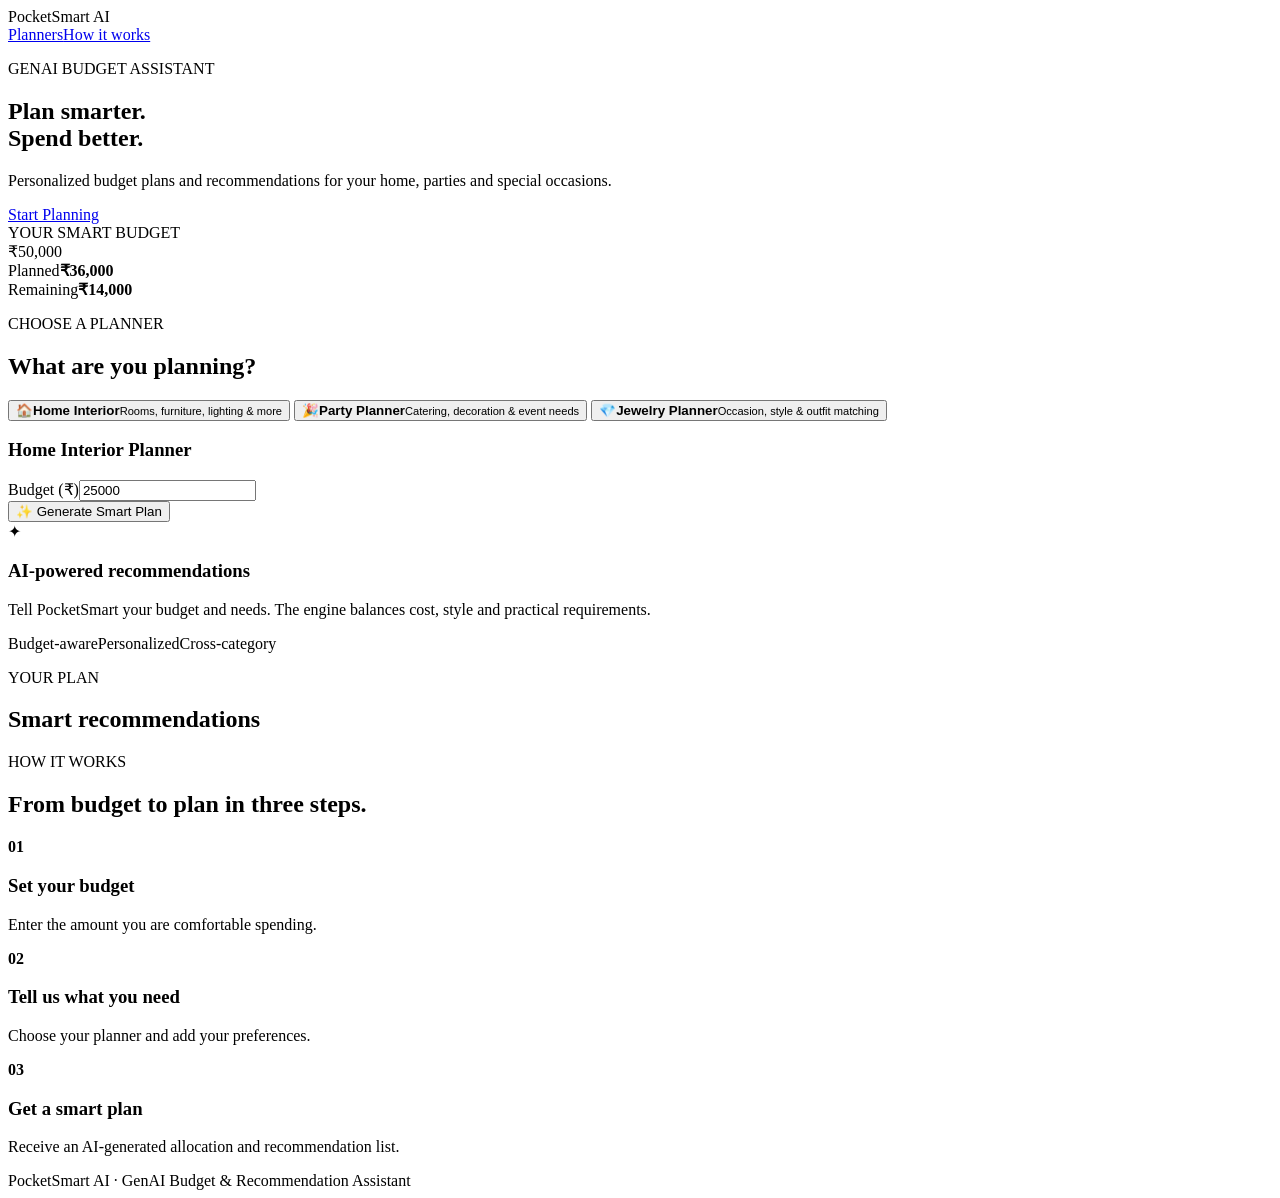
==== index.html @ c5457045 "Add files via upload" ====
<!doctype html>
<html lang="en">
<head>
<meta charset="utf-8">
<meta name="viewport" content="width=device-width,initial-scale=1">
<title>PocketSmart AI</title>
<link rel="stylesheet" href="/static/style.css">
</head>
<body>
<header class="nav">
  <div class="brand">Pocket<span>Smart</span> AI</div>
  <nav><a href="#planners">Planners</a><a href="#how">How it works</a></nav>
</header>

<main>
<section class="hero">
  <div>
    <p class="eyebrow">GENAI BUDGET ASSISTANT</p>
    <h1>Plan smarter.<br><span>Spend better.</span></h1>
    <p class="lead">Personalized budget plans and recommendations for your home, parties and special occasions.</p>
    <a class="primary" href="#planners">Start Planning</a>
  </div>
  <div class="hero-card">
    <div class="mini-label">YOUR SMART BUDGET</div>
    <div class="money">₹50,000</div>
    <div class="bar"><i style="width:72%"></i></div>
    <div class="split"><span>Planned</span><b>₹36,000</b></div>
    <div class="split"><span>Remaining</span><b>₹14,000</b></div>
  </div>
</section>

<section id="planners" class="section">
  <div class="section-head">
    <p class="eyebrow">CHOOSE A PLANNER</p>
    <h2>What are you planning?</h2>
  </div>
  <div class="cards">
    <button class="planner active" data-type="home"><span>🏠</span><b>Home Interior</b><small>Rooms, furniture, lighting & more</small></button>
    <button class="planner" data-type="party"><span>🎉</span><b>Party Planner</b><small>Catering, decoration & event needs</small></button>
    <button class="planner" data-type="jewelry"><span>💎</span><b>Jewelry Planner</b><small>Occasion, style & outfit matching</small></button>
  </div>

  <div class="planner-box">
    <div class="form">
      <h3 id="formTitle">Home Interior Planner</h3>
      <label>Budget (₹)<input id="budget" type="number" min="1" value="25000"></label>
      <div id="dynamic"></div>
      <button id="generate" class="primary full">✨ Generate Smart Plan</button>
    </div>
    <div class="preview">
      <div class="preview-icon">✦</div>
      <h3>AI-powered recommendations</h3>
      <p>Tell PocketSmart your budget and needs. The engine balances cost, style and practical requirements.</p>
      <div class="chips"><span>Budget-aware</span><span>Personalized</span><span>Cross-category</span></div>
    </div>
  </div>
</section>

<section id="results" class="section hidden">
  <div class="section-head"><p class="eyebrow">YOUR PLAN</p><h2>Smart recommendations</h2></div>
  <div id="resultBox"></div>
</section>

<section id="how" class="section how">
  <div><p class="eyebrow">HOW IT WORKS</p><h2>From budget to plan in three steps.</h2></div>
  <div class="steps">
    <div><b>01</b><h3>Set your budget</h3><p>Enter the amount you are comfortable spending.</p></div>
    <div><b>02</b><h3>Tell us what you need</h3><p>Choose your planner and add your preferences.</p></div>
    <div><b>03</b><h3>Get a smart plan</h3><p>Receive an AI-generated allocation and recommendation list.</p></div>
  </div>
</section>
</main>

<footer>PocketSmart AI · GenAI Budget & Recommendation Assistant</footer>
<script src="/static/app.js"></script>
</body>
</html>
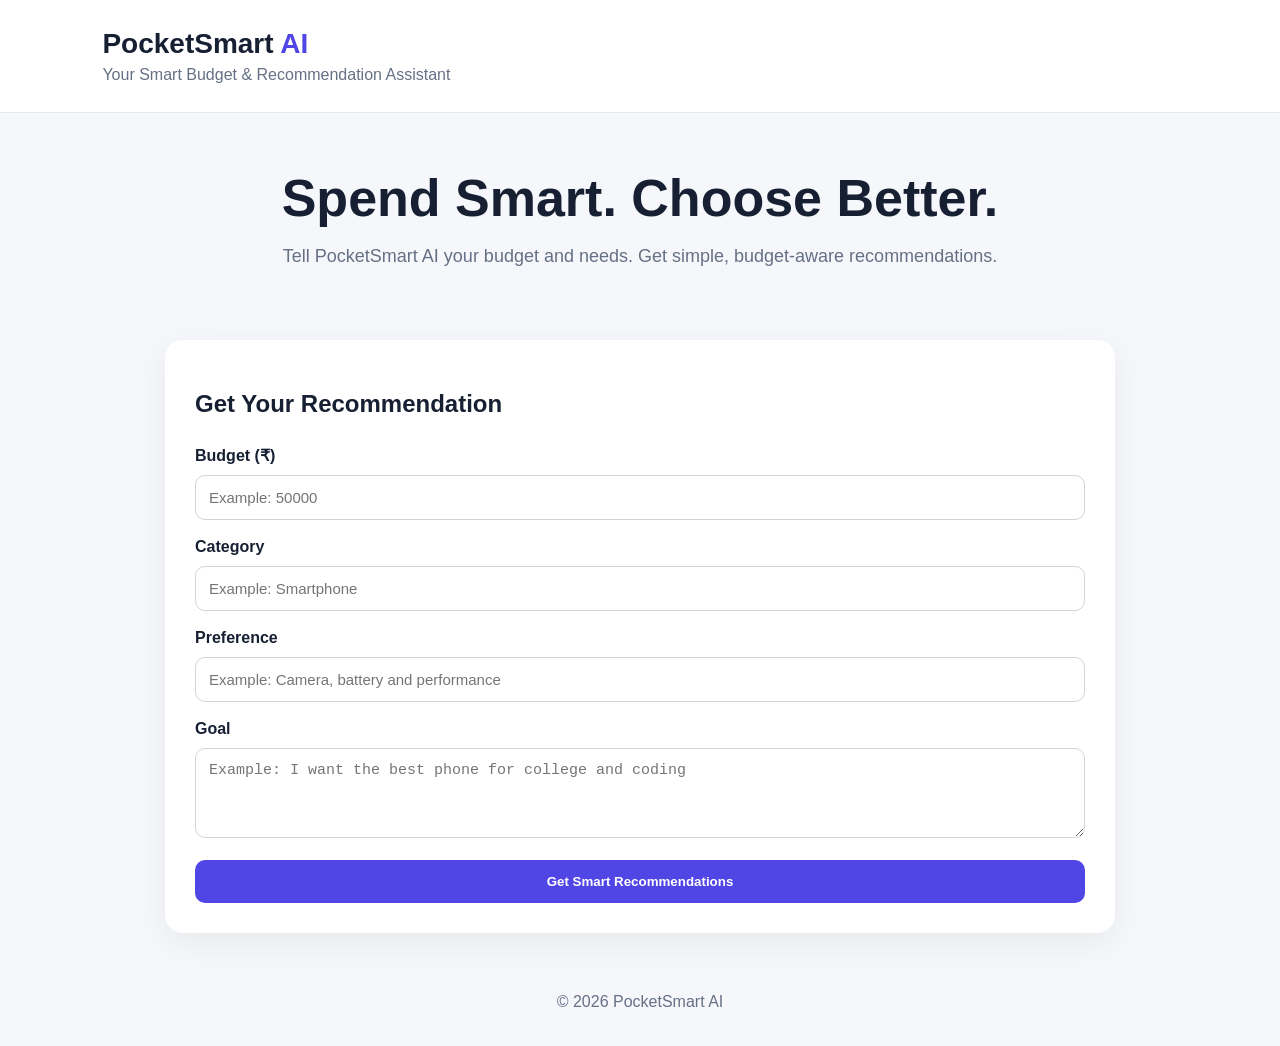
==== commit d4b91ee3: "Add files via upload" ====
--- a/index.html
+++ b/index.html
@@ -1,77 +1,47 @@
-<!doctype html>
+<!DOCTYPE html>
 <html lang="en">
 <head>
-<meta charset="utf-8">
-<meta name="viewport" content="width=device-width,initial-scale=1">
-<title>PocketSmart AI</title>
-<link rel="stylesheet" href="/static/style.css">
+  <meta charset="UTF-8">
+  <meta name="viewport" content="width=device-width, initial-scale=1.0">
+  <title>PocketSmart AI</title>
+  <link rel="stylesheet" href="style.css">
 </head>
 <body>
-<header class="nav">
-  <div class="brand">Pocket<span>Smart</span> AI</div>
-  <nav><a href="#planners">Planners</a><a href="#how">How it works</a></nav>
-</header>
+  <header>
+    <div class="logo">PocketSmart <span>AI</span></div>
+    <p>Your Smart Budget & Recommendation Assistant</p>
+  </header>
 
-<main>
-<section class="hero">
-  <div>
-    <p class="eyebrow">GENAI BUDGET ASSISTANT</p>
-    <h1>Plan smarter.<br><span>Spend better.</span></h1>
-    <p class="lead">Personalized budget plans and recommendations for your home, parties and special occasions.</p>
-    <a class="primary" href="#planners">Start Planning</a>
-  </div>
-  <div class="hero-card">
-    <div class="mini-label">YOUR SMART BUDGET</div>
-    <div class="money">₹50,000</div>
-    <div class="bar"><i style="width:72%"></i></div>
-    <div class="split"><span>Planned</span><b>₹36,000</b></div>
-    <div class="split"><span>Remaining</span><b>₹14,000</b></div>
-  </div>
-</section>
+  <main>
+    <section class="hero">
+      <h1>Spend Smart. Choose Better.</h1>
+      <p>Tell PocketSmart AI your budget and needs. Get simple, budget-aware recommendations.</p>
+    </section>
 
-<section id="planners" class="section">
-  <div class="section-head">
-    <p class="eyebrow">CHOOSE A PLANNER</p>
-    <h2>What are you planning?</h2>
-  </div>
-  <div class="cards">
-    <button class="planner active" data-type="home"><span>🏠</span><b>Home Interior</b><small>Rooms, furniture, lighting & more</small></button>
-    <button class="planner" data-type="party"><span>🎉</span><b>Party Planner</b><small>Catering, decoration & event needs</small></button>
-    <button class="planner" data-type="jewelry"><span>💎</span><b>Jewelry Planner</b><small>Occasion, style & outfit matching</small></button>
-  </div>
+    <section class="card">
+      <h2>Get Your Recommendation</h2>
 
-  <div class="planner-box">
-    <div class="form">
-      <h3 id="formTitle">Home Interior Planner</h3>
-      <label>Budget (₹)<input id="budget" type="number" min="1" value="25000"></label>
-      <div id="dynamic"></div>
-      <button id="generate" class="primary full">✨ Generate Smart Plan</button>
-    </div>
-    <div class="preview">
-      <div class="preview-icon">✦</div>
-      <h3>AI-powered recommendations</h3>
-      <p>Tell PocketSmart your budget and needs. The engine balances cost, style and practical requirements.</p>
-      <div class="chips"><span>Budget-aware</span><span>Personalized</span><span>Cross-category</span></div>
-    </div>
-  </div>
-</section>
+      <form id="recommendForm">
+        <label>Budget (₹)</label>
+        <input id="budget" type="number" min="1" placeholder="Example: 50000" required>
 
-<section id="results" class="section hidden">
-  <div class="section-head"><p class="eyebrow">YOUR PLAN</p><h2>Smart recommendations</h2></div>
-  <div id="resultBox"></div>
-</section>
+        <label>Category</label>
+        <input id="category" type="text" placeholder="Example: Smartphone" required>
 
-<section id="how" class="section how">
-  <div><p class="eyebrow">HOW IT WORKS</p><h2>From budget to plan in three steps.</h2></div>
-  <div class="steps">
-    <div><b>01</b><h3>Set your budget</h3><p>Enter the amount you are comfortable spending.</p></div>
-    <div><b>02</b><h3>Tell us what you need</h3><p>Choose your planner and add your preferences.</p></div>
-    <div><b>03</b><h3>Get a smart plan</h3><p>Receive an AI-generated allocation and recommendation list.</p></div>
-  </div>
-</section>
-</main>
+        <label>Preference</label>
+        <input id="preference" type="text" placeholder="Example: Camera, battery and performance">
 
-<footer>PocketSmart AI · GenAI Budget & Recommendation Assistant</footer>
-<script src="/static/app.js"></script>
+        <label>Goal</label>
+        <textarea id="goal" placeholder="Example: I want the best phone for college and coding"></textarea>
+
+        <button type="submit">Get Smart Recommendations</button>
+      </form>
+    </section>
+
+    <section id="result" class="result hidden"></section>
+  </main>
+
+  <footer>© 2026 PocketSmart AI</footer>
+  <script src="app.js"></script>
 </body>
 </html>
--- a/style.css
+++ b/style.css
@@ -0,0 +1,122 @@
+* {
+  box-sizing: border-box;
+}
+
+body {
+  margin: 0;
+  font-family: Arial, sans-serif;
+  background: #f5f7fb;
+  color: #172033;
+}
+
+header {
+  padding: 28px 8%;
+  background: white;
+  border-bottom: 1px solid #e5e7eb;
+}
+
+.logo {
+  font-size: 28px;
+  font-weight: 800;
+}
+
+.logo span {
+  color: #4f46e5;
+}
+
+header p {
+  margin: 6px 0 0;
+  color: #667085;
+}
+
+main {
+  width: min(950px, 92%);
+  margin: 0 auto;
+}
+
+.hero {
+  text-align: center;
+  padding: 55px 10px 30px;
+}
+
+.hero h1 {
+  font-size: clamp(32px, 6vw, 52px);
+  margin: 0 0 12px;
+}
+
+.hero p {
+  color: #667085;
+  font-size: 18px;
+}
+
+.card, .result {
+  background: white;
+  padding: 30px;
+  margin: 25px 0;
+  border-radius: 18px;
+  box-shadow: 0 10px 35px rgba(0,0,0,.06);
+}
+
+form {
+  display: grid;
+  gap: 10px;
+}
+
+label {
+  font-weight: 700;
+  margin-top: 8px;
+}
+
+input, textarea {
+  width: 100%;
+  padding: 13px;
+  border: 1px solid #d0d5dd;
+  border-radius: 10px;
+  font-size: 15px;
+}
+
+textarea {
+  min-height: 90px;
+  resize: vertical;
+}
+
+button {
+  margin-top: 12px;
+  padding: 14px;
+  border: 0;
+  border-radius: 10px;
+  background: #4f46e5;
+  color: white;
+  font-weight: 700;
+  cursor: pointer;
+}
+
+button:hover {
+  opacity: .9;
+}
+
+.result h2 {
+  margin-top: 0;
+}
+
+.rec {
+  border: 1px solid #e4e7ec;
+  border-radius: 12px;
+  padding: 16px;
+  margin: 12px 0;
+}
+
+.price {
+  font-weight: 800;
+  margin-top: 6px;
+}
+
+.hidden {
+  display: none;
+}
+
+footer {
+  text-align: center;
+  padding: 35px;
+  color: #667085;
+}
